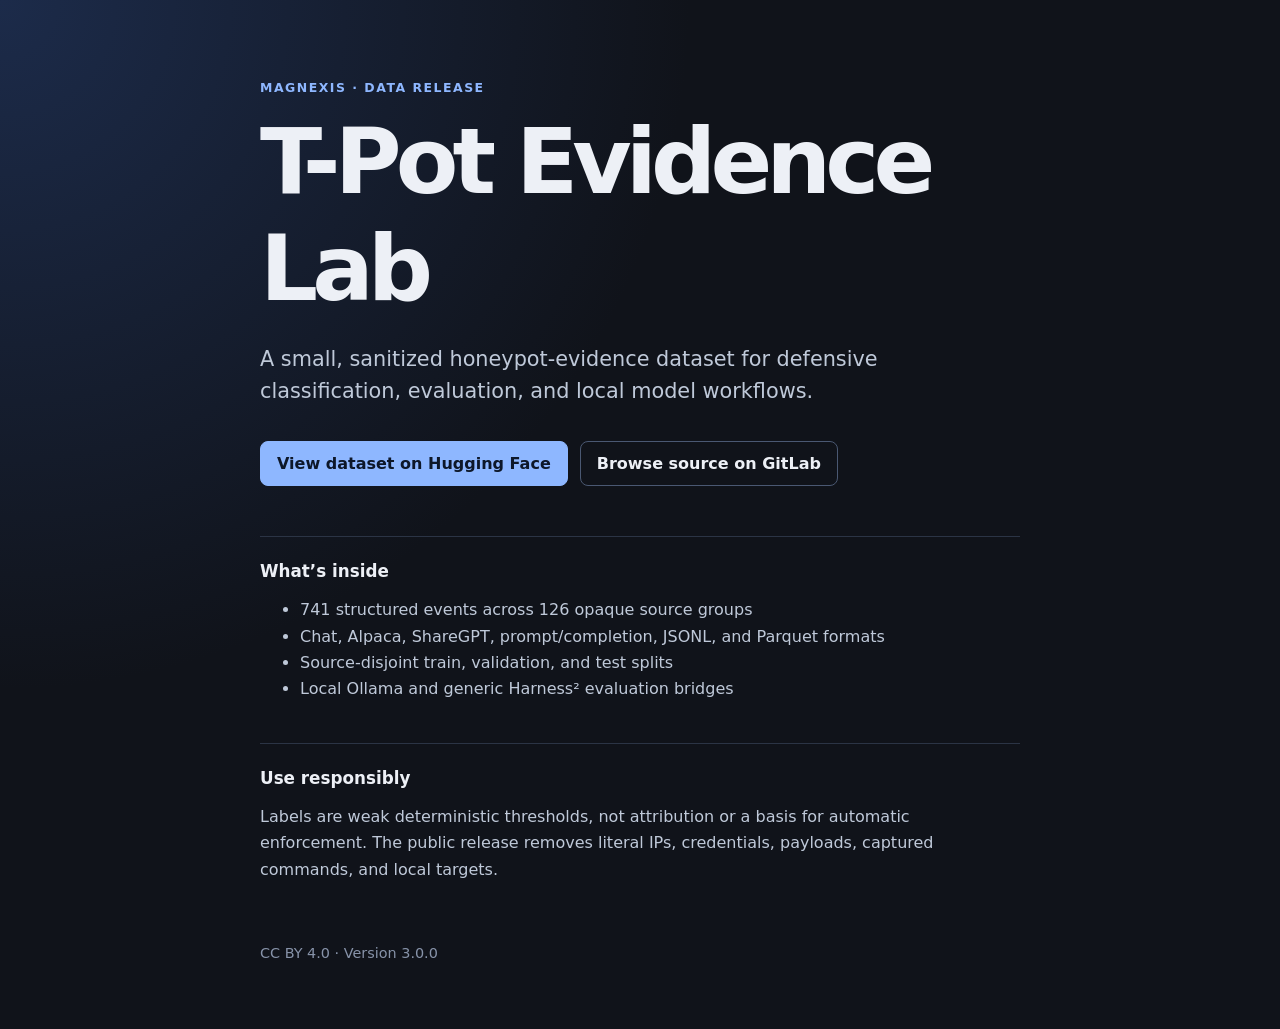
==== site/index.html @ fc35ff6f "Release T-Pot Evidence Lab v3.0.0" ====
<!doctype html>
<html lang="en">
  <head>
    <meta charset="utf-8">
    <meta name="viewport" content="width=device-width, initial-scale=1">
    <meta name="description" content="A sanitized defensive honeypot-evidence dataset.">
    <title>T-Pot Evidence Lab</title>
    <link rel="stylesheet" href="styles.css">
  </head>
  <body>
    <main>
      <p class="eyebrow">MAGNEXIS · DATA RELEASE</p>
      <h1>T-Pot Evidence Lab</h1>
      <p class="lede">A small, sanitized honeypot-evidence dataset for defensive classification, evaluation, and local model workflows.</p>
      <div class="actions">
        <a id="hf" class="primary" href="#">View dataset on Hugging Face</a>
        <a id="gitlab" href="#">Browse source on GitLab</a>
      </div>
      <section>
        <h2>What’s inside</h2>
        <ul>
          <li>741 structured events across 126 opaque source groups</li>
          <li>Chat, Alpaca, ShareGPT, prompt/completion, JSONL, and Parquet formats</li>
          <li>Source-disjoint train, validation, and test splits</li>
          <li>Local Ollama and generic Harness² evaluation bridges</li>
        </ul>
      </section>
      <section>
        <h2>Use responsibly</h2>
        <p>Labels are weak deterministic thresholds, not attribution or a basis for automatic enforcement. The public release removes literal IPs, credentials, payloads, captured commands, and local targets.</p>
      </section>
      <footer>CC BY 4.0 · Version <span id="version"></span></footer>
    </main>
    <script src="config.js"></script>
    <script>
      const config = window.TPOT_EVIDENCE_LAB;
      document.querySelector('#hf').href = config.huggingFaceUrl;
      document.querySelector('#gitlab').href = config.gitlabUrl;
      document.querySelector('#version').textContent = config.version;
    </script>
  </body>
</html>
---- site/styles.css ----
:root { color-scheme: dark; font-family: Inter, ui-sans-serif, system-ui, sans-serif; background: #10131a; color: #edf0f6; }
* { box-sizing: border-box; }
body { margin: 0; min-height: 100vh; display: grid; place-items: center; background: radial-gradient(circle at 0 0, #1c2b4a 0, transparent 42%), #10131a; }
main { width: min(760px, calc(100% - 40px)); padding: 68px 0; }
.eyebrow { color: #8eb7ff; font-size: .78rem; font-weight: 750; letter-spacing: .12em; }
h1 { font-size: clamp(2.7rem, 8vw, 5.7rem); margin: .2rem 0; letter-spacing: -.065em; }
.lede { color: #bfc9d9; font-size: 1.3rem; line-height: 1.55; max-width: 650px; }
.actions { display: flex; flex-wrap: wrap; gap: 12px; margin: 34px 0 50px; }
a { border: 1px solid #4a5872; border-radius: 8px; color: #edf0f6; padding: 12px 16px; text-decoration: none; font-weight: 650; }
a:hover, a:focus-visible { border-color: #8eb7ff; outline: 2px solid transparent; background: #1b2539; }
a.primary { background: #8eb7ff; border-color: #8eb7ff; color: #0d1729; }
section { border-top: 1px solid #2b3445; padding: 24px 0; }
h2 { margin: 0 0 12px; font-size: 1.05rem; }
li, section p { color: #bfc9d9; line-height: 1.65; }
footer { color: #8793a9; font-size: .9rem; margin-top: 22px; }
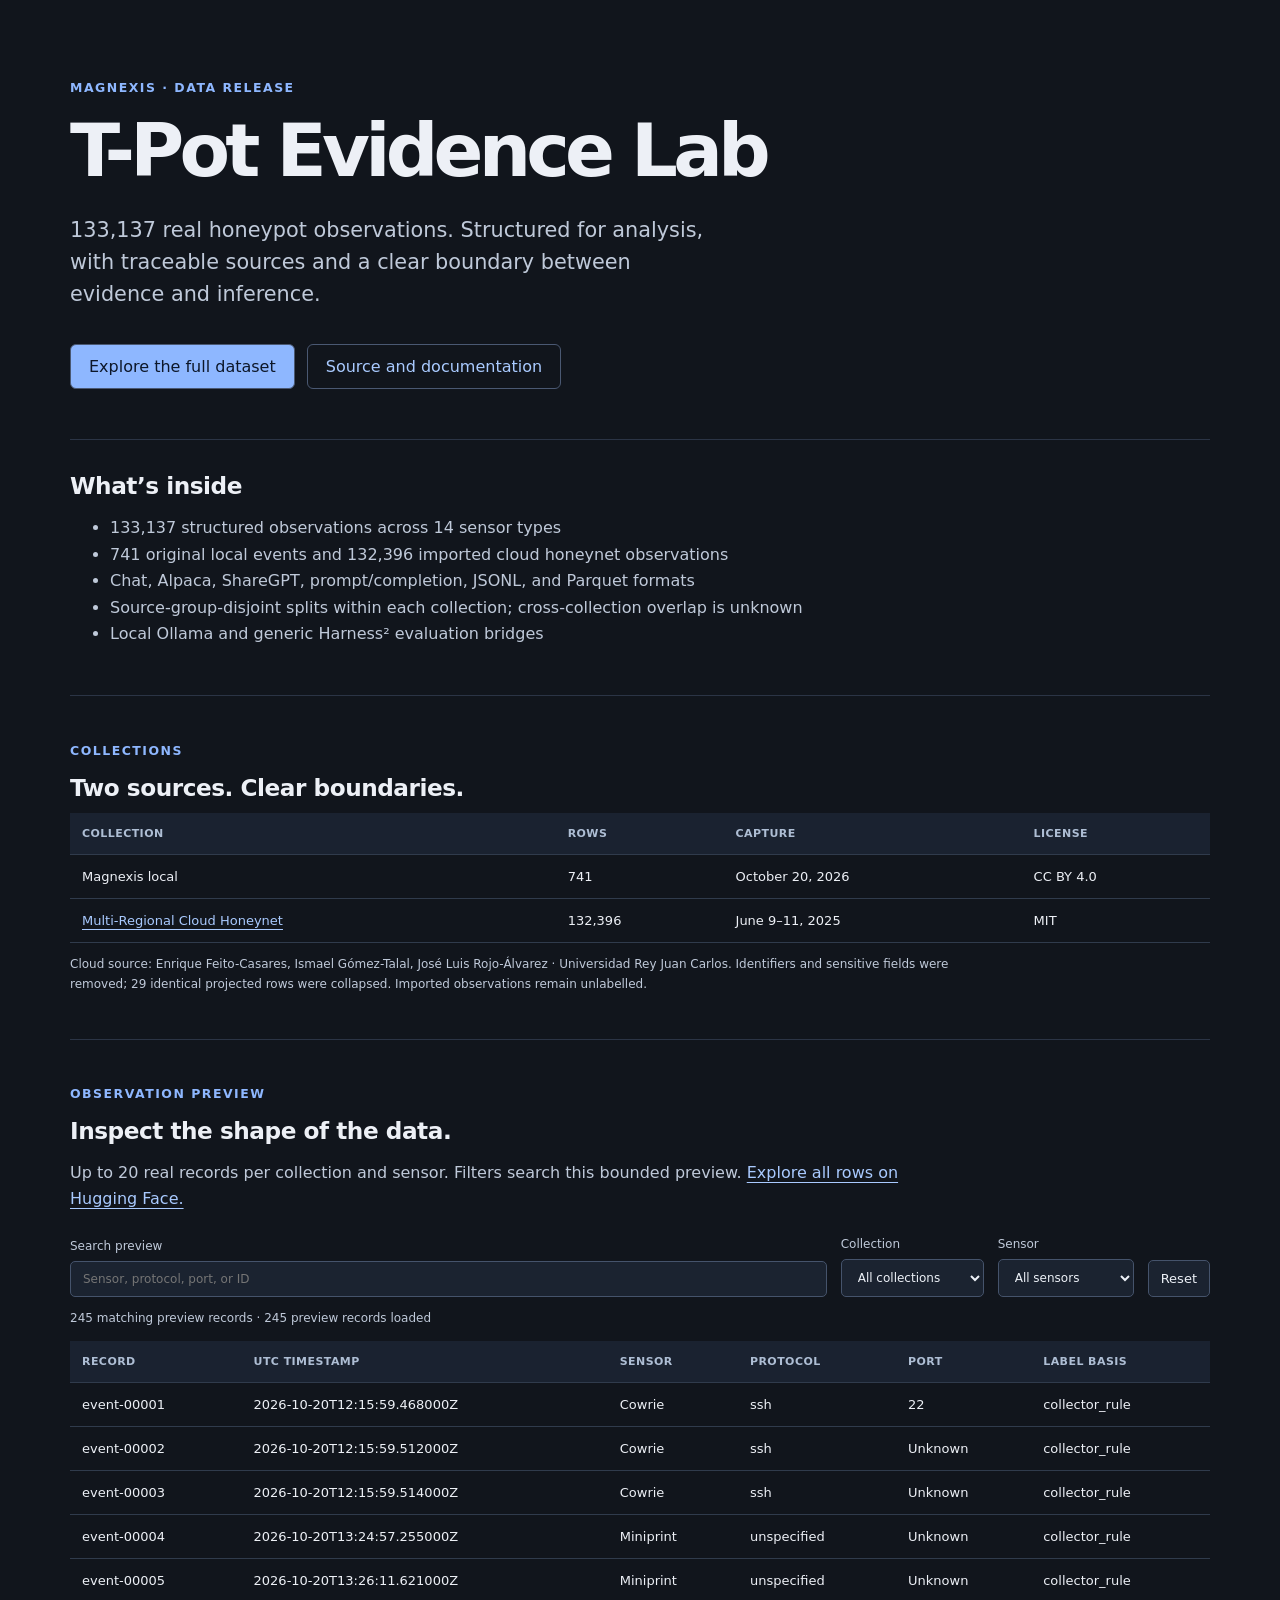
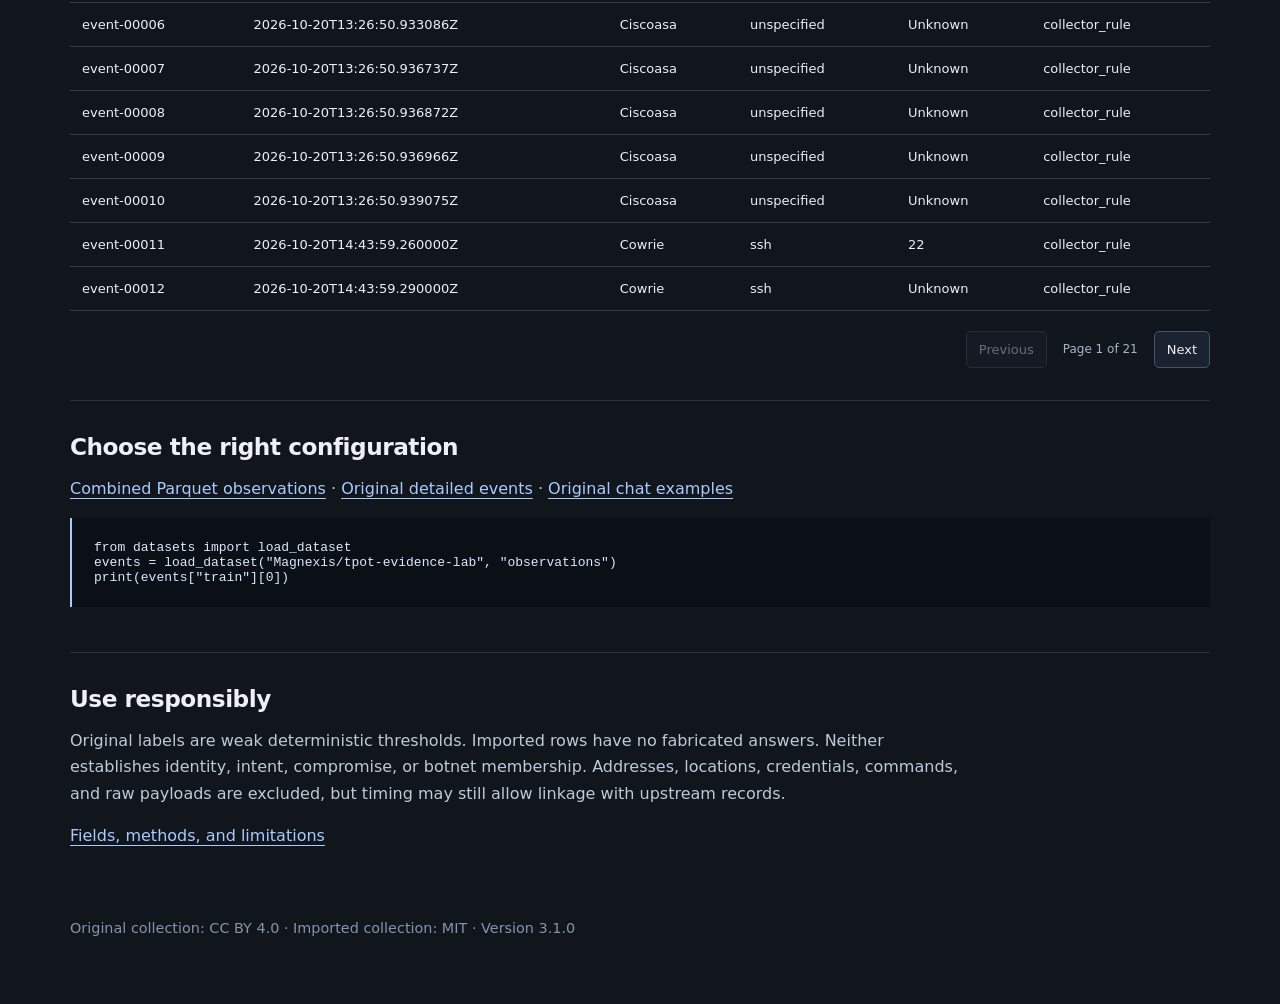
==== commit 4a25357d: "Release T-Pot Evidence Lab v3.1.0" ====
--- a/site/index.html
+++ b/site/index.html
@@ -11,33 +11,60 @@
     <main>
       <p class="eyebrow">MAGNEXIS · DATA RELEASE</p>
       <h1>T-Pot Evidence Lab</h1>
-      <p class="lede">A small, sanitized honeypot-evidence dataset for defensive classification, evaluation, and local model workflows.</p>
+      <p class="lede">133,137 real honeypot observations. Structured for analysis, with traceable sources and a clear boundary between evidence and inference.</p>
       <div class="actions">
-        <a id="hf" class="primary" href="#">View dataset on Hugging Face</a>
-        <a id="gitlab" href="#">Browse source on GitLab</a>
+        <a id="hf" class="primary" href="https://huggingface.co/datasets/Magnexis/tpot-evidence-lab/viewer/observations">Explore the full dataset</a>
+        <a id="gitlab" href="https://gitlab.com/theworker02/tpot-evidence-lab">Source and documentation</a>
       </div>
       <section>
         <h2>What’s inside</h2>
         <ul>
-          <li>741 structured events across 126 opaque source groups</li>
+          <li>133,137 structured observations across 14 sensor types</li>
+          <li>741 original local events and 132,396 imported cloud honeynet observations</li>
           <li>Chat, Alpaca, ShareGPT, prompt/completion, JSONL, and Parquet formats</li>
-          <li>Source-disjoint train, validation, and test splits</li>
+          <li>Source-group-disjoint splits within each collection; cross-collection overlap is unknown</li>
           <li>Local Ollama and generic Harness² evaluation bridges</li>
         </ul>
       </section>
       <section>
+        <p class="eyebrow">COLLECTIONS</p><h2>Two sources. Clear boundaries.</h2>
+        <div class="table-scroll"><table><thead><tr><th>Collection</th><th>Rows</th><th>Capture</th><th>License</th></tr></thead><tbody>
+          <tr><td>Magnexis local</td><td>741</td><td>October 20, 2026</td><td>CC BY 4.0</td></tr>
+          <tr><td><a href="https://zenodo.org/records/15716735">Multi-Regional Cloud Honeynet</a></td><td>132,396</td><td>June 9–11, 2025</td><td>MIT</td></tr>
+        </tbody></table></div>
+        <p class="note">Cloud source: Enrique Feito-Casares, Ismael Gómez-Talal, José Luis Rojo-Álvarez · Universidad Rey Juan Carlos. Identifiers and sensitive fields were removed; 29 identical projected rows were collapsed. Imported observations remain unlabelled.</p>
+      </section>
+      <section>
+        <p class="eyebrow">OBSERVATION PREVIEW</p><h2>Inspect the shape of the data.</h2>
+        <p>Up to 20 real records per collection and sensor. Filters search this bounded preview. <a href="https://huggingface.co/datasets/Magnexis/tpot-evidence-lab/viewer/observations">Explore all rows on Hugging Face.</a></p>
+        <form id="filters" role="search"><label>Search preview<input id="query" type="search" placeholder="Sensor, protocol, port, or ID"></label><label>Collection<select id="corpus"><option value="">All collections</option><option value="magnexis-local-2026">Magnexis local</option><option value="cloud-honeynet-2025">Cloud Honeynet</option></select></label><label>Sensor<select id="sensor"><option value="">All sensors</option></select></label><button type="reset">Reset</button></form>
+        <p id="status" role="status" aria-live="polite">Loading observation preview…</p>
+        <div class="table-scroll"><table><thead><tr><th>Record</th><th>UTC timestamp</th><th>Sensor</th><th>Protocol</th><th>Port</th><th>Label basis</th></tr></thead><tbody id="records"></tbody></table></div>
+        <div class="pagination"><button id="previous" disabled>Previous</button><span id="page"></span><button id="next" disabled>Next</button></div>
+        <noscript><p>Enable JavaScript for the preview or open the full tables on Hugging Face.</p></noscript>
+      </section>
+      <section>
+        <h2>Choose the right configuration</h2>
+        <p><a href="https://huggingface.co/datasets/Magnexis/tpot-evidence-lab/viewer/observations_parquet">Combined Parquet observations</a> · <a href="https://huggingface.co/datasets/Magnexis/tpot-evidence-lab/viewer/events">Original detailed events</a> · <a href="https://huggingface.co/datasets/Magnexis/tpot-evidence-lab/viewer/default">Original chat examples</a></p>
+        <pre><code>from datasets import load_dataset
+events = load_dataset("Magnexis/tpot-evidence-lab", "observations")
+print(events["train"][0])</code></pre>
+      </section>
+      <section>
         <h2>Use responsibly</h2>
-        <p>Labels are weak deterministic thresholds, not attribution or a basis for automatic enforcement. The public release removes literal IPs, credentials, payloads, captured commands, and local targets.</p>
+        <p>Original labels are weak deterministic thresholds. Imported rows have no fabricated answers. Neither establishes identity, intent, compromise, or botnet membership. Addresses, locations, credentials, commands, and raw payloads are excluded, but timing may still allow linkage with upstream records.</p>
+        <p><a href="https://huggingface.co/datasets/Magnexis/tpot-evidence-lab/blob/main/docs/observations.md">Fields, methods, and limitations</a></p>
       </section>
-      <footer>CC BY 4.0 · Version <span id="version"></span></footer>
+      <footer>Original collection: CC BY 4.0 · Imported collection: MIT · Version <span id="version"></span></footer>
     </main>
     <script src="config.js"></script>
     <script>
       const config = window.TPOT_EVIDENCE_LAB;
-      document.querySelector('#hf').href = config.huggingFaceUrl;
+      document.querySelector('#hf').href = config.huggingFaceUrl + '/viewer/observations';
       document.querySelector('#gitlab').href = config.gitlabUrl;
       document.querySelector('#version').textContent = config.version;
     </script>
+    <script src="explorer.js"></script>
   </body>
 </html>
 
--- a/site/styles.css
+++ b/site/styles.css
@@ -1,7 +1,7 @@
 :root { color-scheme: dark; font-family: Inter, ui-sans-serif, system-ui, sans-serif; background: #10131a; color: #edf0f6; }
 * { box-sizing: border-box; }
 body { margin: 0; min-height: 100vh; display: grid; place-items: center; background: radial-gradient(circle at 0 0, #1c2b4a 0, transparent 42%), #10131a; }
-main { width: min(760px, calc(100% - 40px)); padding: 68px 0; }
+main { width: min(1140px, calc(100% - 40px)); padding: 68px 0; }
 .eyebrow { color: #8eb7ff; font-size: .78rem; font-weight: 750; letter-spacing: .12em; }
 h1 { font-size: clamp(2.7rem, 8vw, 5.7rem); margin: .2rem 0; letter-spacing: -.065em; }
 .lede { color: #bfc9d9; font-size: 1.3rem; line-height: 1.55; max-width: 650px; }
@@ -14,3 +14,30 @@
 li, section p { color: #bfc9d9; line-height: 1.65; }
 footer { color: #8793a9; font-size: .9rem; margin-top: 22px; }
 
+body { display: block; background: #11151c; }
+main { margin: auto; }
+a { border: 0; border-radius: 0; padding: 0; font-weight: 500; color: #a9caff; text-decoration: underline; text-underline-offset: 4px; }
+a:focus-visible { outline: 2px solid #a9caff; outline-offset: 4px; }
+.actions a { padding: 12px 18px; border: 1px solid #4a5872; border-radius: 6px; text-decoration: none; }
+h1 { font-size: clamp(2.5rem, 6vw, 4.6rem); }
+h2 { font-size: 1.45rem; letter-spacing: -.02em; }
+section { padding: 32px 0; }
+section > p { max-width: 900px; }
+.table-scroll { overflow-x: auto; }
+table { width: 100%; border-collapse: collapse; font-size: 13px; text-align: left; white-space: nowrap; }
+th, td { padding: 14px 12px; border-bottom: 1px solid #303b4c; }
+th { background: #1a2230; color: #aebed4; font-size: 11px; text-transform: uppercase; letter-spacing: .04em; }
+tr:hover td { background: #1a2331; }
+.note, #status { font-size: 12px; }
+form { display: flex; flex-wrap: wrap; gap: 14px; align-items: end; margin-top: 24px; }
+label { display: grid; gap: 8px; font-size: 12px; color: #bfc9d9; }
+label:first-child { flex: 1; min-width: 190px; }
+input, select, button { font: inherit; padding: 10px 12px; border: 1px solid #45536b; border-radius: 5px; background: #1b2330; color: #edf1f7; }
+input:focus-visible, select:focus-visible, button:focus-visible { outline: 2px solid #a9caff; outline-offset: 3px; }
+button { cursor: pointer; font-size: 13px; }
+button:hover:enabled { background: #2c3c53; }
+button:disabled { opacity: .4; cursor: default; }
+.pagination { display: flex; justify-content: flex-end; align-items: center; gap: 16px; padding-top: 20px; font-size: 12px; color: #a8b5c8; }
+pre { background: #0b1017; padding: 22px; border-left: 2px solid #a9caff; overflow-x: auto; color: #dce8ff; font-size: 13px; }
+@media(max-width:600px) { main { width: calc(100% - 28px); padding: 36px 0; } h2 { font-size: 1.25rem; } select { max-width: 220px; } }
+@media(prefers-reduced-motion:reduce) { * { scroll-behavior: auto !important; } }
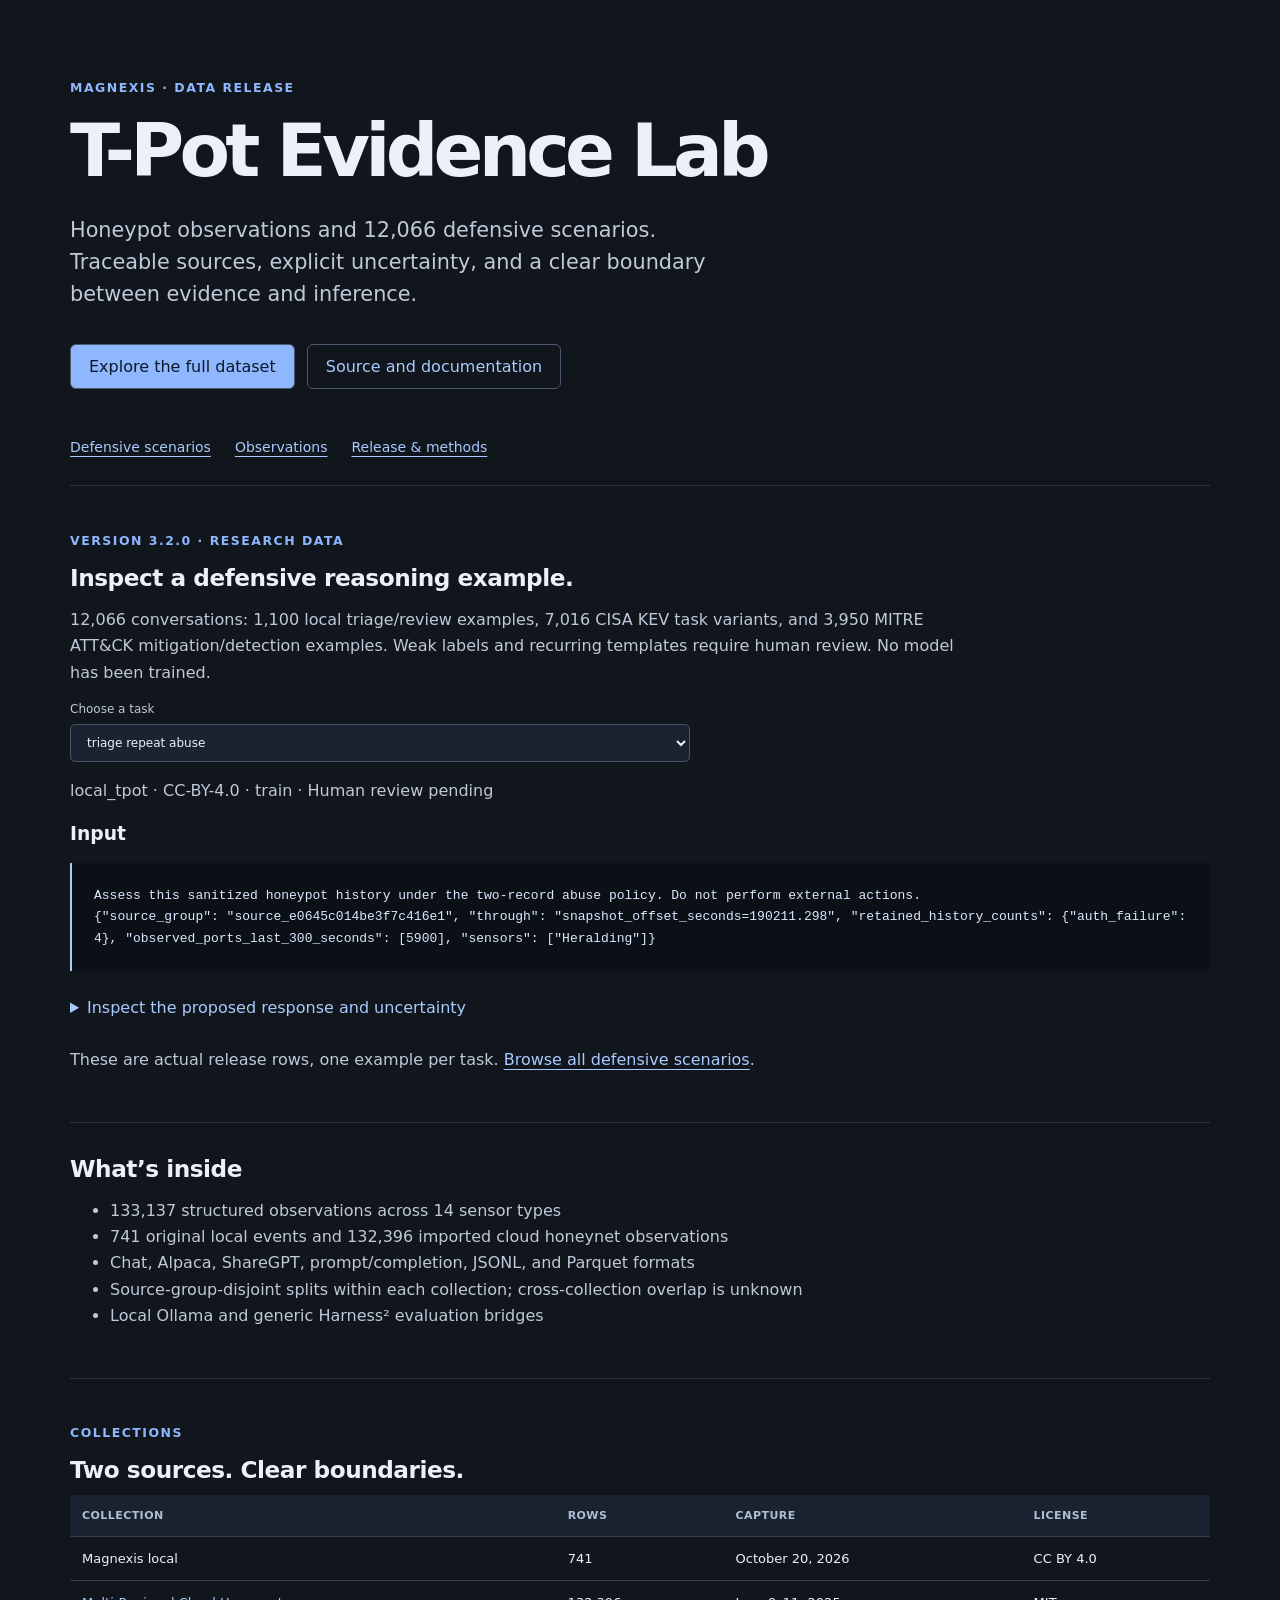
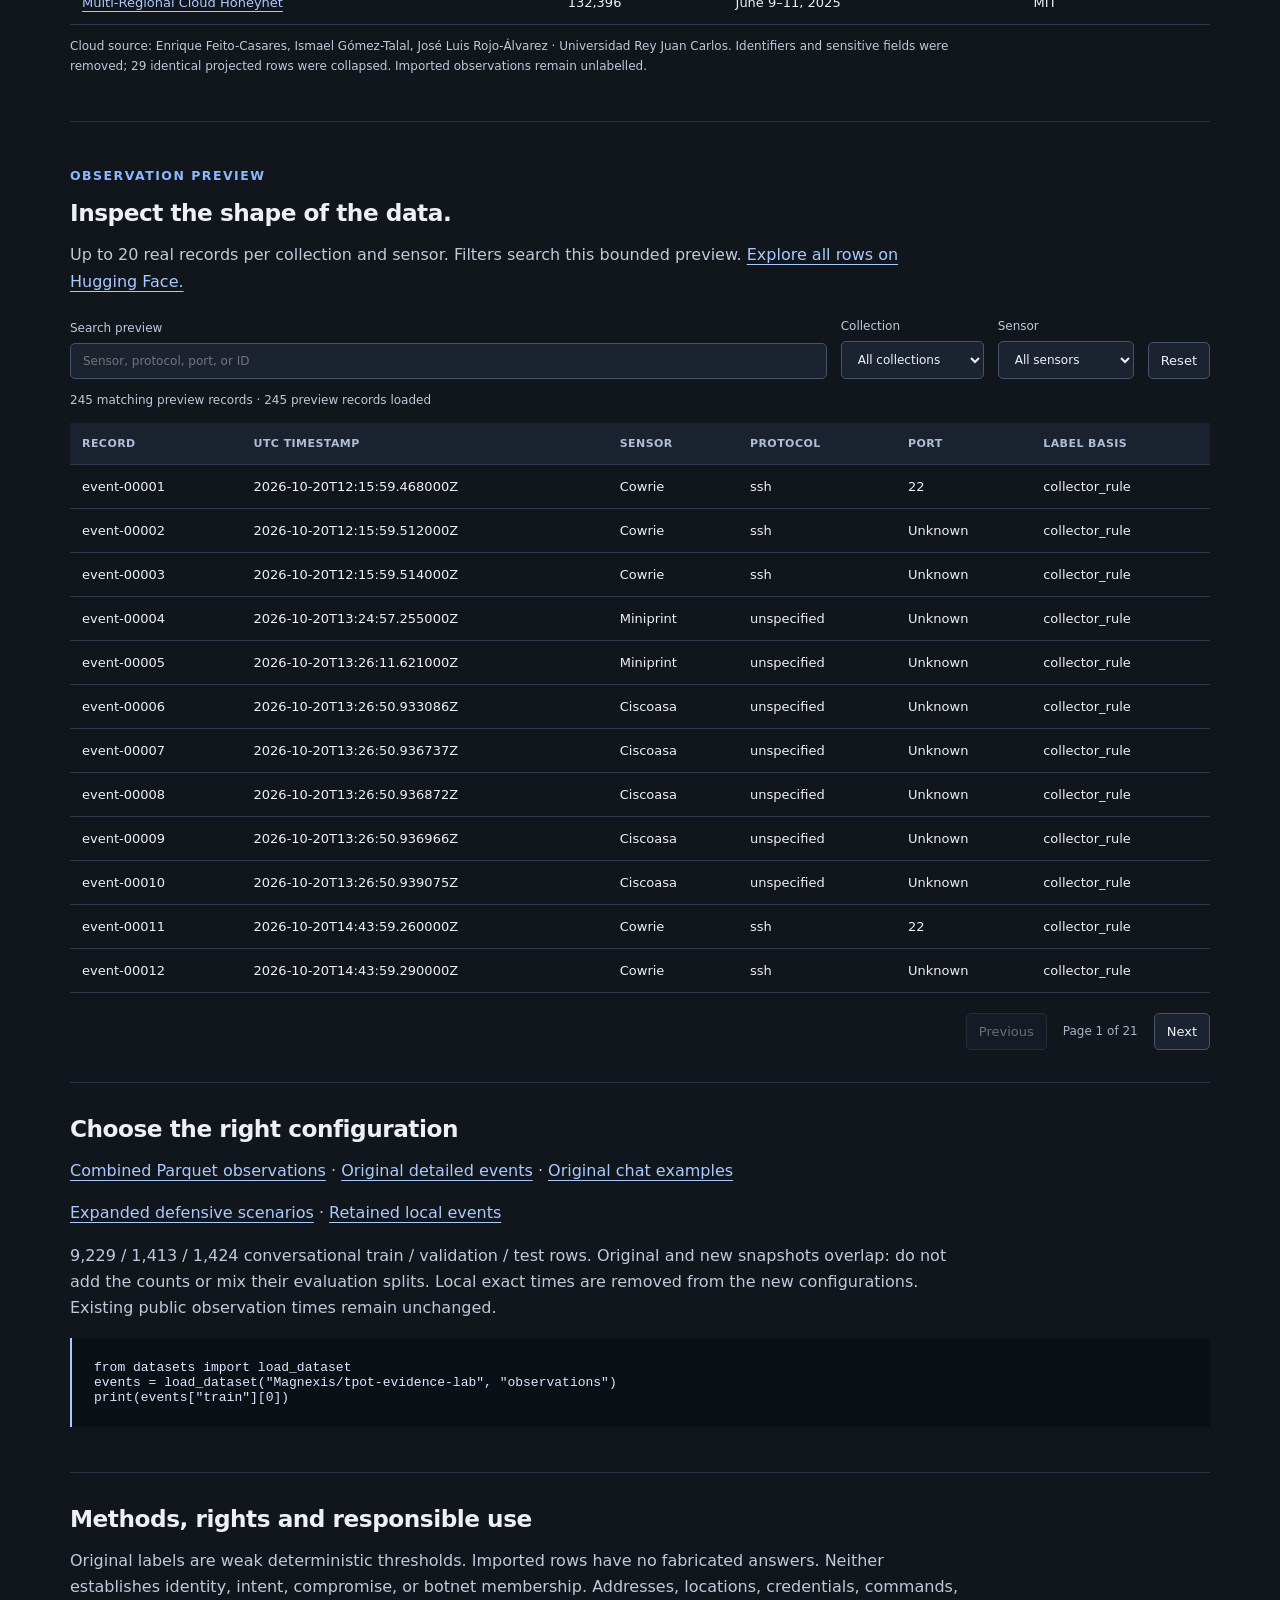
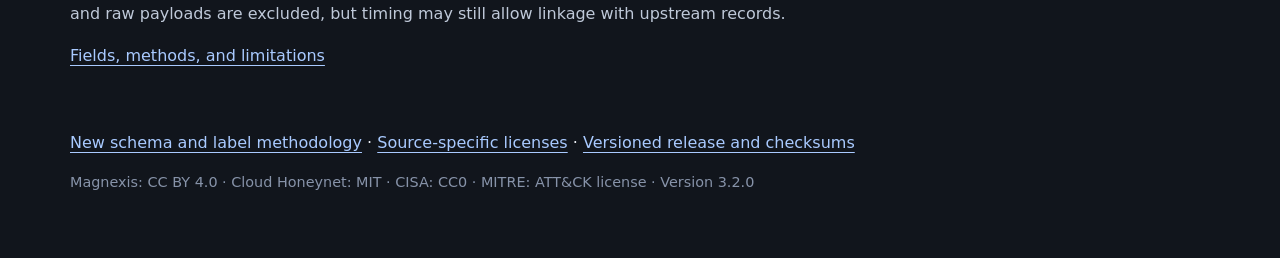
==== commit 97b7125a: "Release v3.2.0 defensive scenarios and public dataset documentation" ====
--- a/site/index.html
+++ b/site/index.html
@@ -11,11 +11,22 @@
     <main>
       <p class="eyebrow">MAGNEXIS · DATA RELEASE</p>
       <h1>T-Pot Evidence Lab</h1>
-      <p class="lede">133,137 real honeypot observations. Structured for analysis, with traceable sources and a clear boundary between evidence and inference.</p>
+      <p class="lede">Honeypot observations and 12,066 defensive scenarios. Traceable sources, explicit uncertainty, and a clear boundary between evidence and inference.</p>
       <div class="actions">
         <a id="hf" class="primary" href="https://huggingface.co/datasets/Magnexis/tpot-evidence-lab/viewer/observations">Explore the full dataset</a>
-        <a id="gitlab" href="https://gitlab.com/theworker02/tpot-evidence-lab">Source and documentation</a>
+        <a id="gitlab" href="https://github.com/theworker02/tpot-evidence-lab">Source and documentation</a>
       </div>
+      <nav class="section-nav" aria-label="On this page"><a href="#scenarios">Defensive scenarios</a><a href="#observations">Observations</a><a href="#release">Release &amp; methods</a></nav>
+      <section id="scenarios">
+        <p class="eyebrow">VERSION 3.2.0 · RESEARCH DATA</p>
+        <h2>Inspect a defensive reasoning example.</h2>
+        <p>12,066 conversations: 1,100 local triage/review examples, 7,016 CISA KEV task variants, and 3,950 MITRE ATT&amp;CK mitigation/detection examples. Weak labels and recurring templates require human review. No model has been trained.</p>
+        <label for="scenario-task">Choose a task<select id="scenario-task" disabled><option>Loading examples…</option></select></label>
+        <p id="scenario-status" role="status" aria-live="polite">Loading bounded example preview…</p>
+        <h3>Input</h3><pre id="scenario-input">Loading…</pre>
+        <details><summary>Inspect the proposed response and uncertainty</summary><pre id="scenario-answer"></pre></details>
+        <p>These are actual release rows, one example per task. <a href="https://huggingface.co/datasets/Magnexis/tpot-evidence-lab/viewer/defensive_chat">Browse all defensive scenarios</a>.</p>
+      </section>
       <section>
         <h2>What’s inside</h2>
         <ul>
@@ -35,7 +46,7 @@
         <p class="note">Cloud source: Enrique Feito-Casares, Ismael Gómez-Talal, José Luis Rojo-Álvarez · Universidad Rey Juan Carlos. Identifiers and sensitive fields were removed; 29 identical projected rows were collapsed. Imported observations remain unlabelled.</p>
       </section>
       <section>
-        <p class="eyebrow">OBSERVATION PREVIEW</p><h2>Inspect the shape of the data.</h2>
+        <p id="observations" class="eyebrow">OBSERVATION PREVIEW</p><h2>Inspect the shape of the data.</h2>
         <p>Up to 20 real records per collection and sensor. Filters search this bounded preview. <a href="https://huggingface.co/datasets/Magnexis/tpot-evidence-lab/viewer/observations">Explore all rows on Hugging Face.</a></p>
         <form id="filters" role="search"><label>Search preview<input id="query" type="search" placeholder="Sensor, protocol, port, or ID"></label><label>Collection<select id="corpus"><option value="">All collections</option><option value="magnexis-local-2026">Magnexis local</option><option value="cloud-honeynet-2025">Cloud Honeynet</option></select></label><label>Sensor<select id="sensor"><option value="">All sensors</option></select></label><button type="reset">Reset</button></form>
         <p id="status" role="status" aria-live="polite">Loading observation preview…</p>
@@ -44,27 +55,31 @@
         <noscript><p>Enable JavaScript for the preview or open the full tables on Hugging Face.</p></noscript>
       </section>
       <section>
-        <h2>Choose the right configuration</h2>
-        <p><a href="https://huggingface.co/datasets/Magnexis/tpot-evidence-lab/viewer/observations_parquet">Combined Parquet observations</a> · <a href="https://huggingface.co/datasets/Magnexis/tpot-evidence-lab/viewer/events">Original detailed events</a> · <a href="https://huggingface.co/datasets/Magnexis/tpot-evidence-lab/viewer/default">Original chat examples</a></p>
+        <h2 id="release">Choose the right configuration</h2>
+        <p><a href="https://huggingface.co/datasets/Magnexis/tpot-evidence-lab/viewer/observations_parquet">Combined Parquet observations</a> · <a href="https://huggingface.co/datasets/Magnexis/tpot-evidence-lab/viewer/events">Original detailed events</a> · <a href="https://huggingface.co/datasets/Magnexis/tpot-evidence-lab/viewer/chat">Original chat examples</a></p>
+        <p><a href="https://huggingface.co/datasets/Magnexis/tpot-evidence-lab/viewer/defensive_chat">Expanded defensive scenarios</a> · <a href="https://huggingface.co/datasets/Magnexis/tpot-evidence-lab/viewer/retained_events">Retained local events</a></p>
+        <p>9,229 / 1,413 / 1,424 conversational train / validation / test rows. Original and new snapshots overlap: do not add the counts or mix their evaluation splits. Local exact times are removed from the new configurations. Existing public observation times remain unchanged.</p>
         <pre><code>from datasets import load_dataset
 events = load_dataset("Magnexis/tpot-evidence-lab", "observations")
 print(events["train"][0])</code></pre>
       </section>
       <section>
-        <h2>Use responsibly</h2>
+        <h2>Methods, rights and responsible use</h2>
         <p>Original labels are weak deterministic thresholds. Imported rows have no fabricated answers. Neither establishes identity, intent, compromise, or botnet membership. Addresses, locations, credentials, commands, and raw payloads are excluded, but timing may still allow linkage with upstream records.</p>
         <p><a href="https://huggingface.co/datasets/Magnexis/tpot-evidence-lab/blob/main/docs/observations.md">Fields, methods, and limitations</a></p>
       </section>
-      <footer>Original collection: CC BY 4.0 · Imported collection: MIT · Version <span id="version"></span></footer>
+      <p><a href="https://github.com/theworker02/tpot-evidence-lab/blob/main/docs/defensive-dataset.md">New schema and label methodology</a> · <a href="https://github.com/theworker02/tpot-evidence-lab/blob/main/LICENSES.md">Source-specific licenses</a> · <a href="https://github.com/theworker02/tpot-evidence-lab/releases/tag/v3.2.0">Versioned release and checksums</a></p>
+      <footer>Magnexis: CC BY 4.0 · Cloud Honeynet: MIT · CISA: CC0 · MITRE: ATT&amp;CK license · Version <span id="version"></span></footer>
     </main>
     <script src="config.js"></script>
     <script>
       const config = window.TPOT_EVIDENCE_LAB;
       document.querySelector('#hf').href = config.huggingFaceUrl + '/viewer/observations';
-      document.querySelector('#gitlab').href = config.gitlabUrl;
+      document.querySelector('#gitlab').href = config.githubUrl;
       document.querySelector('#version').textContent = config.version;
     </script>
     <script src="explorer.js"></script>
+    <script src="scenarios.js"></script>
   </body>
 </html>
 
--- a/site/styles.css
+++ b/site/styles.css
@@ -41,3 +41,9 @@
 pre { background: #0b1017; padding: 22px; border-left: 2px solid #a9caff; overflow-x: auto; color: #dce8ff; font-size: 13px; }
 @media(max-width:600px) { main { width: calc(100% - 28px); padding: 36px 0; } h2 { font-size: 1.25rem; } select { max-width: 220px; } }
 @media(prefers-reduced-motion:reduce) { * { scroll-behavior: auto !important; } }
+
+.section-nav { display:flex; flex-wrap:wrap; gap:24px; margin:0 0 30px; font-size:14px; }
+#scenario-task { max-width:100%; width:min(620px,100%); }
+#scenario-input, #scenario-answer { white-space:pre-wrap; overflow-wrap:anywhere; max-height:500px; overflow-y:auto; line-height:1.65; }
+summary { cursor:pointer; padding:14px 0; color:#a9caff; }
+summary:focus-visible { outline:2px solid #a9caff; }
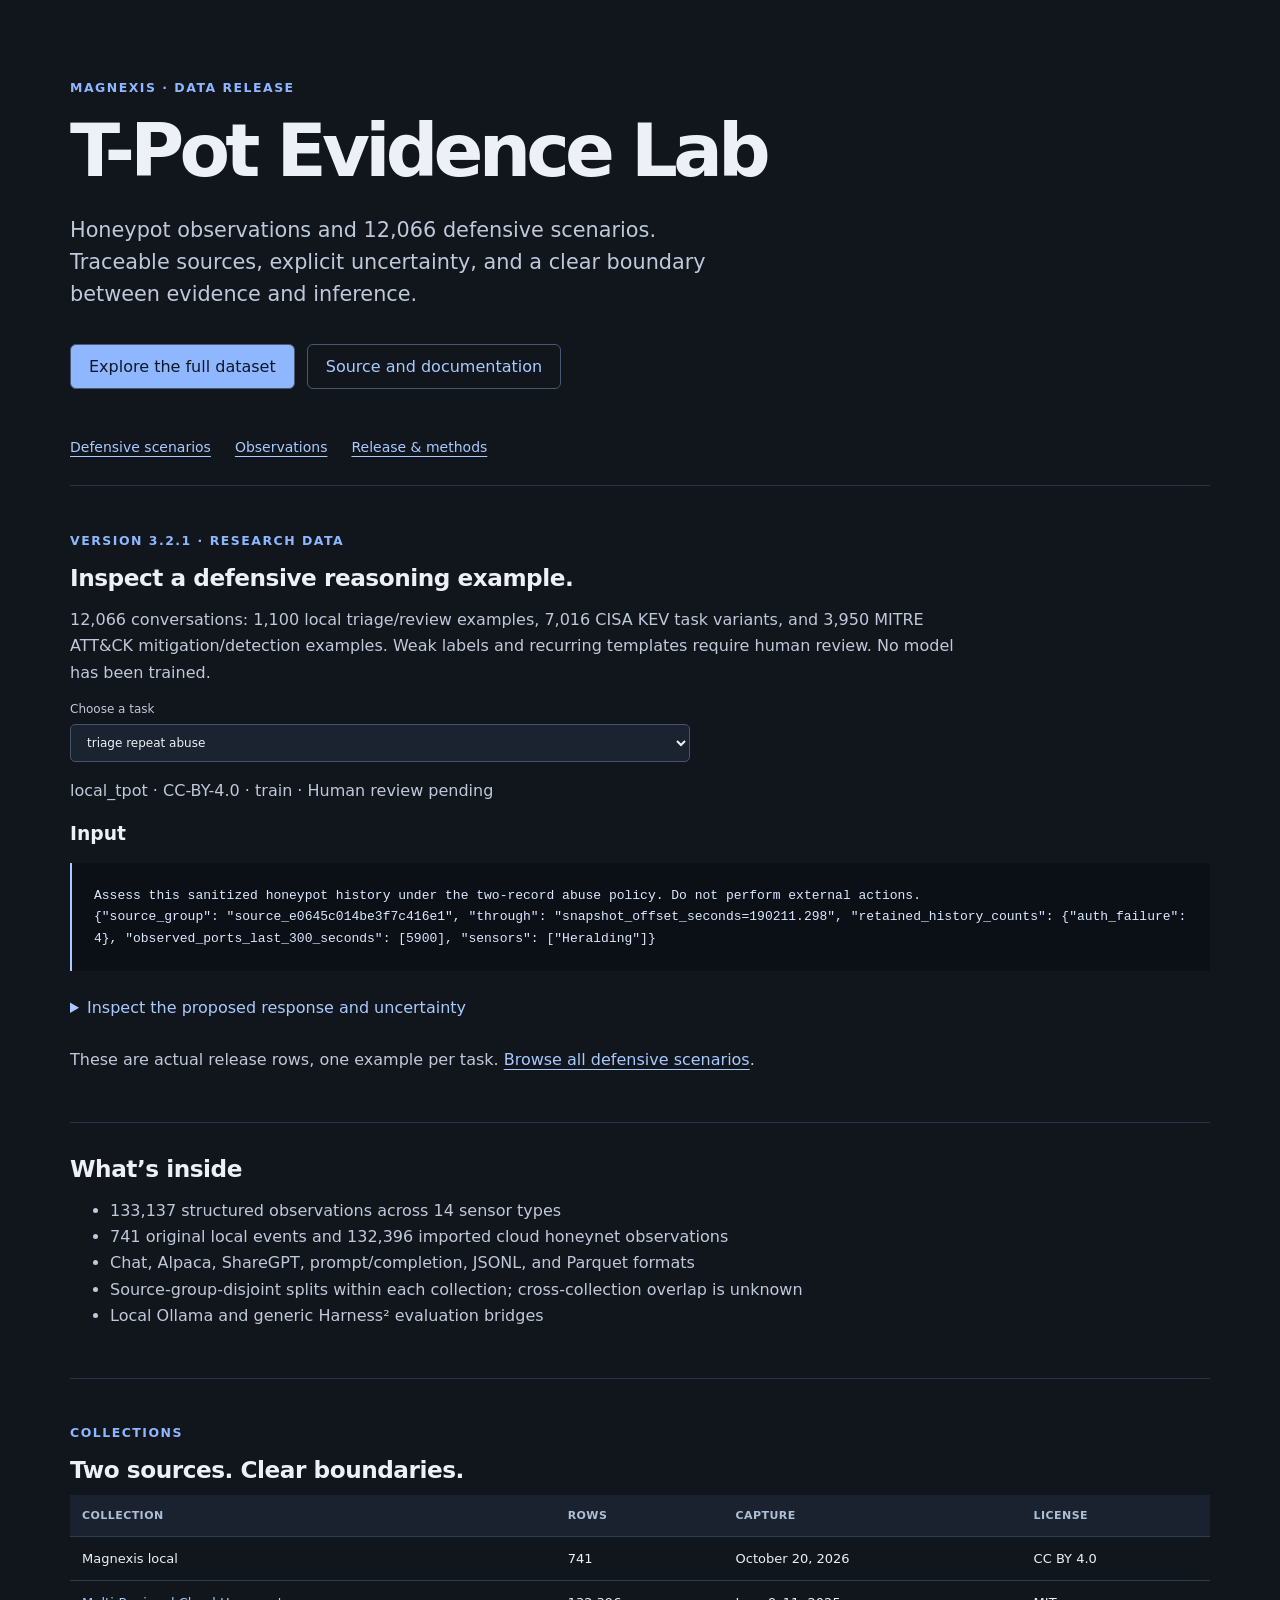
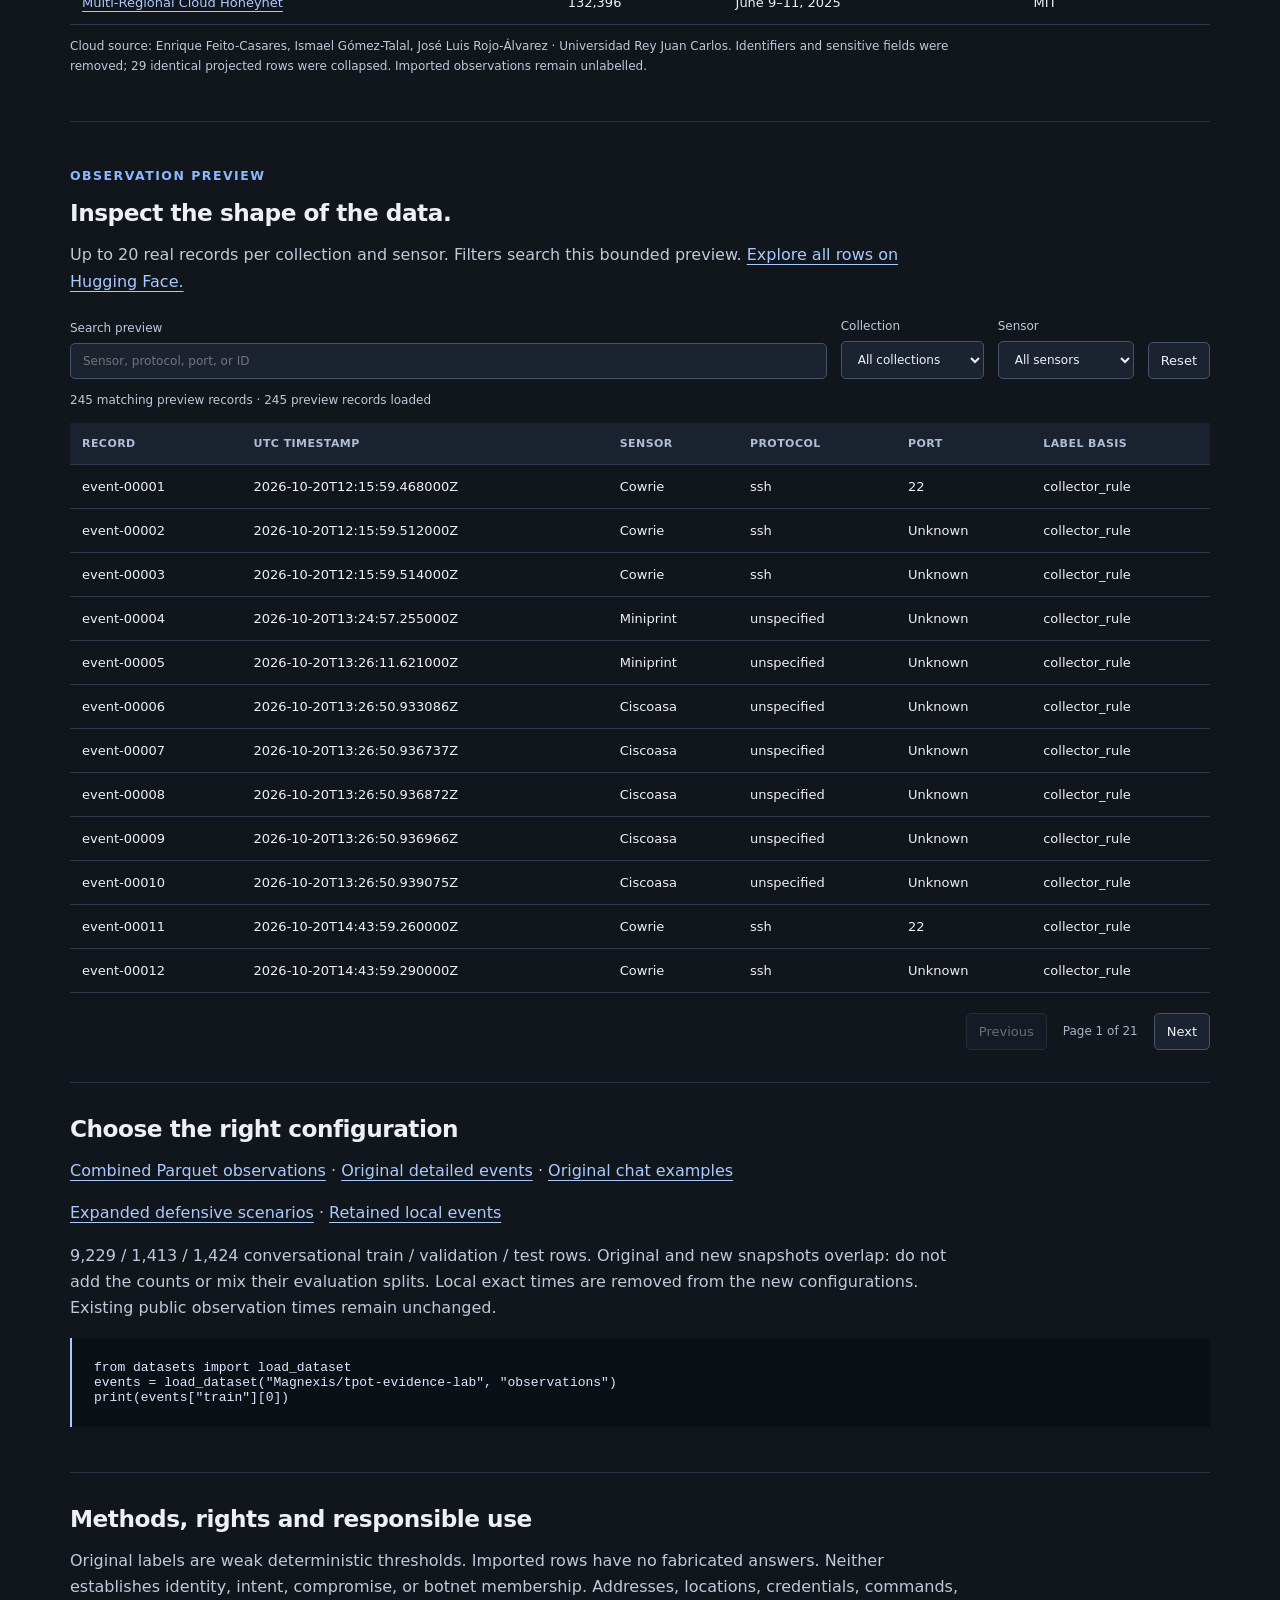
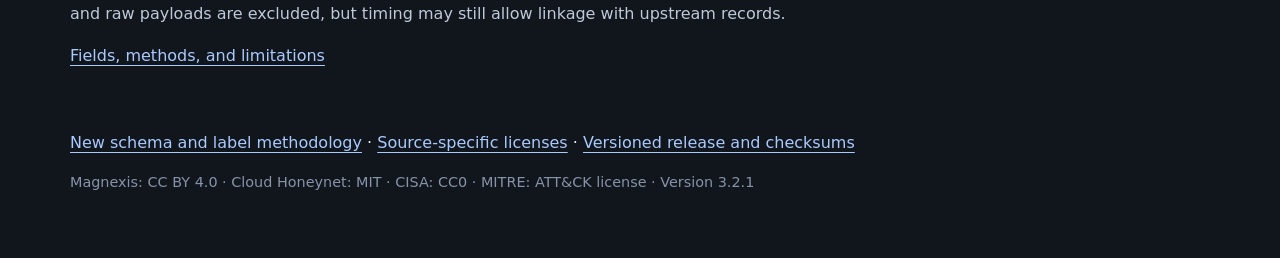
==== commit 326b8e78: "Fix deterministic release packaging across Windows and Linux" ====
--- a/site/index.html
+++ b/site/index.html
@@ -18,7 +18,7 @@
       </div>
       <nav class="section-nav" aria-label="On this page"><a href="#scenarios">Defensive scenarios</a><a href="#observations">Observations</a><a href="#release">Release &amp; methods</a></nav>
       <section id="scenarios">
-        <p class="eyebrow">VERSION 3.2.0 · RESEARCH DATA</p>
+        <p class="eyebrow">VERSION 3.2.1 · RESEARCH DATA</p>
         <h2>Inspect a defensive reasoning example.</h2>
         <p>12,066 conversations: 1,100 local triage/review examples, 7,016 CISA KEV task variants, and 3,950 MITRE ATT&amp;CK mitigation/detection examples. Weak labels and recurring templates require human review. No model has been trained.</p>
         <label for="scenario-task">Choose a task<select id="scenario-task" disabled><option>Loading examples…</option></select></label>
@@ -68,7 +68,7 @@
         <p>Original labels are weak deterministic thresholds. Imported rows have no fabricated answers. Neither establishes identity, intent, compromise, or botnet membership. Addresses, locations, credentials, commands, and raw payloads are excluded, but timing may still allow linkage with upstream records.</p>
         <p><a href="https://huggingface.co/datasets/Magnexis/tpot-evidence-lab/blob/main/docs/observations.md">Fields, methods, and limitations</a></p>
       </section>
-      <p><a href="https://github.com/theworker02/tpot-evidence-lab/blob/main/docs/defensive-dataset.md">New schema and label methodology</a> · <a href="https://github.com/theworker02/tpot-evidence-lab/blob/main/LICENSES.md">Source-specific licenses</a> · <a href="https://github.com/theworker02/tpot-evidence-lab/releases/tag/v3.2.0">Versioned release and checksums</a></p>
+      <p><a href="https://github.com/theworker02/tpot-evidence-lab/blob/main/docs/defensive-dataset.md">New schema and label methodology</a> · <a href="https://github.com/theworker02/tpot-evidence-lab/blob/main/LICENSES.md">Source-specific licenses</a> · <a href="https://github.com/theworker02/tpot-evidence-lab/releases/tag/v3.2.1">Versioned release and checksums</a></p>
       <footer>Magnexis: CC BY 4.0 · Cloud Honeynet: MIT · CISA: CC0 · MITRE: ATT&amp;CK license · Version <span id="version"></span></footer>
     </main>
     <script src="config.js"></script>
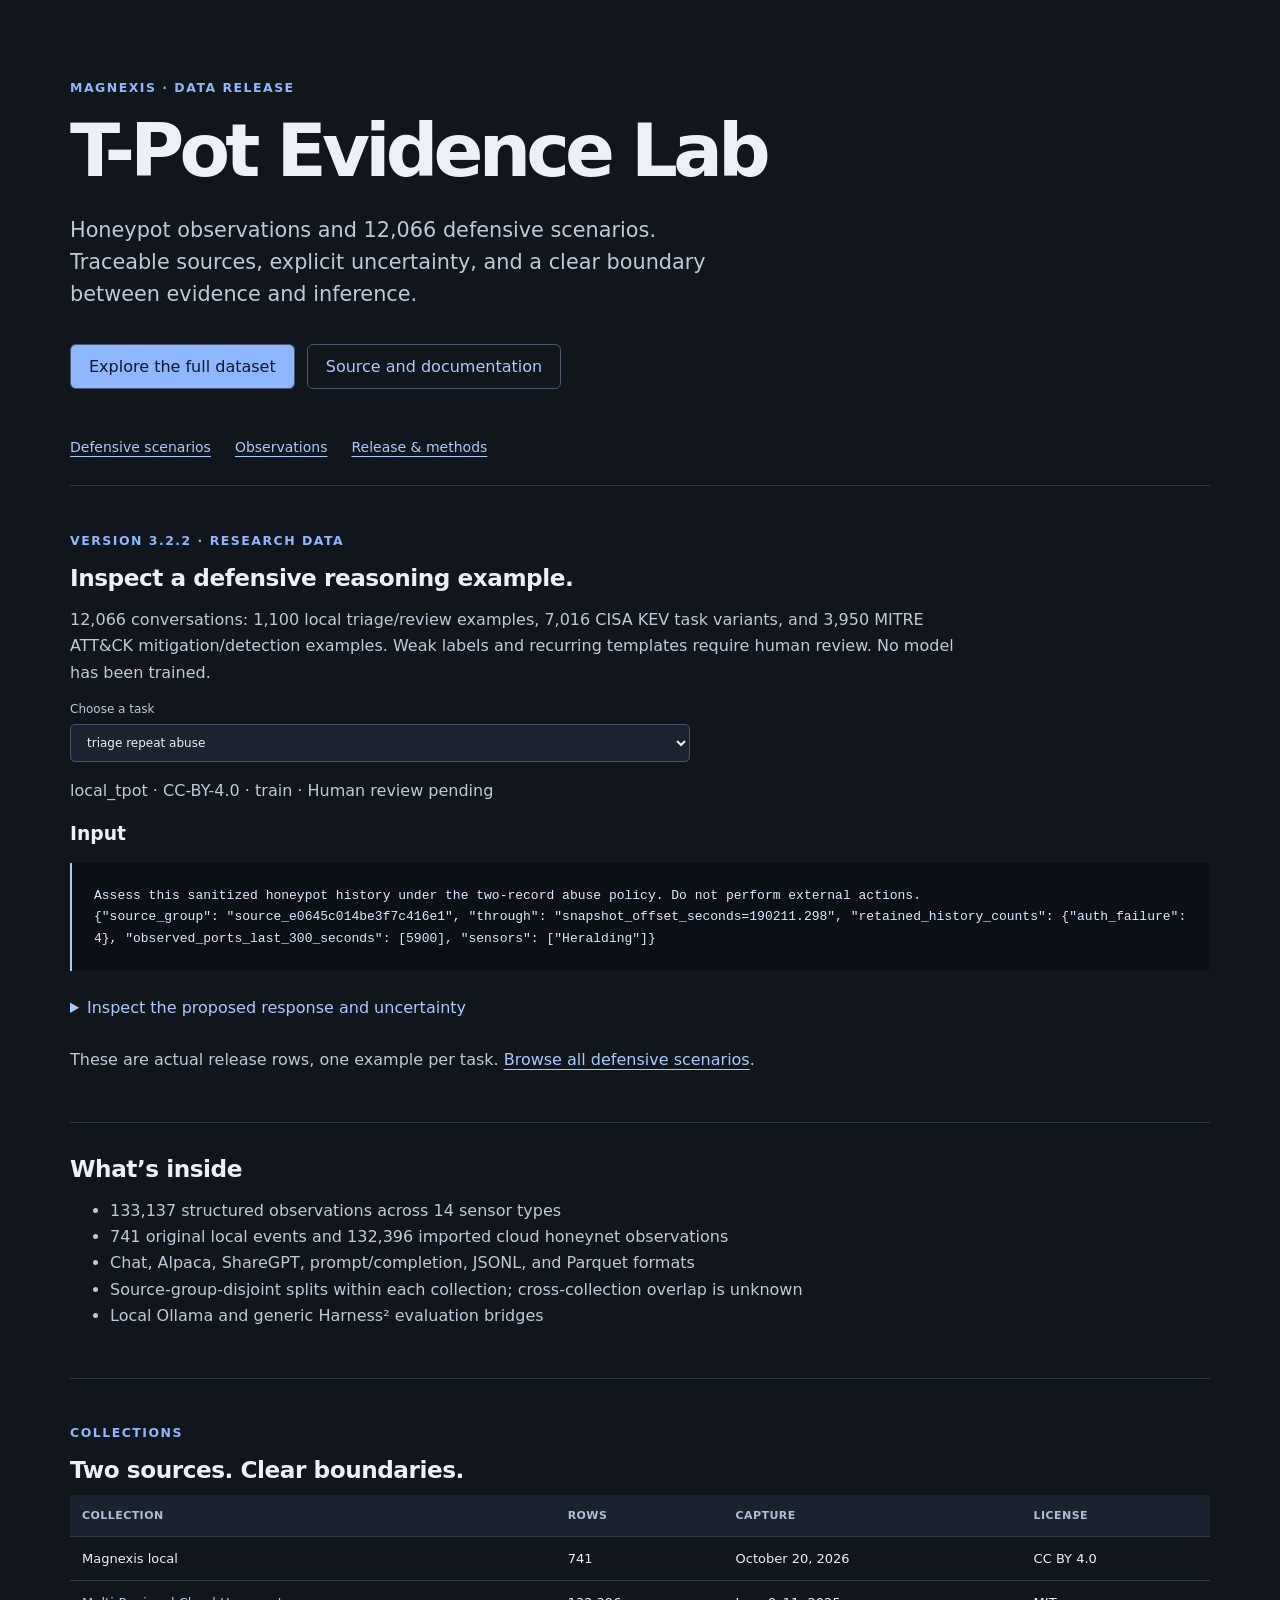
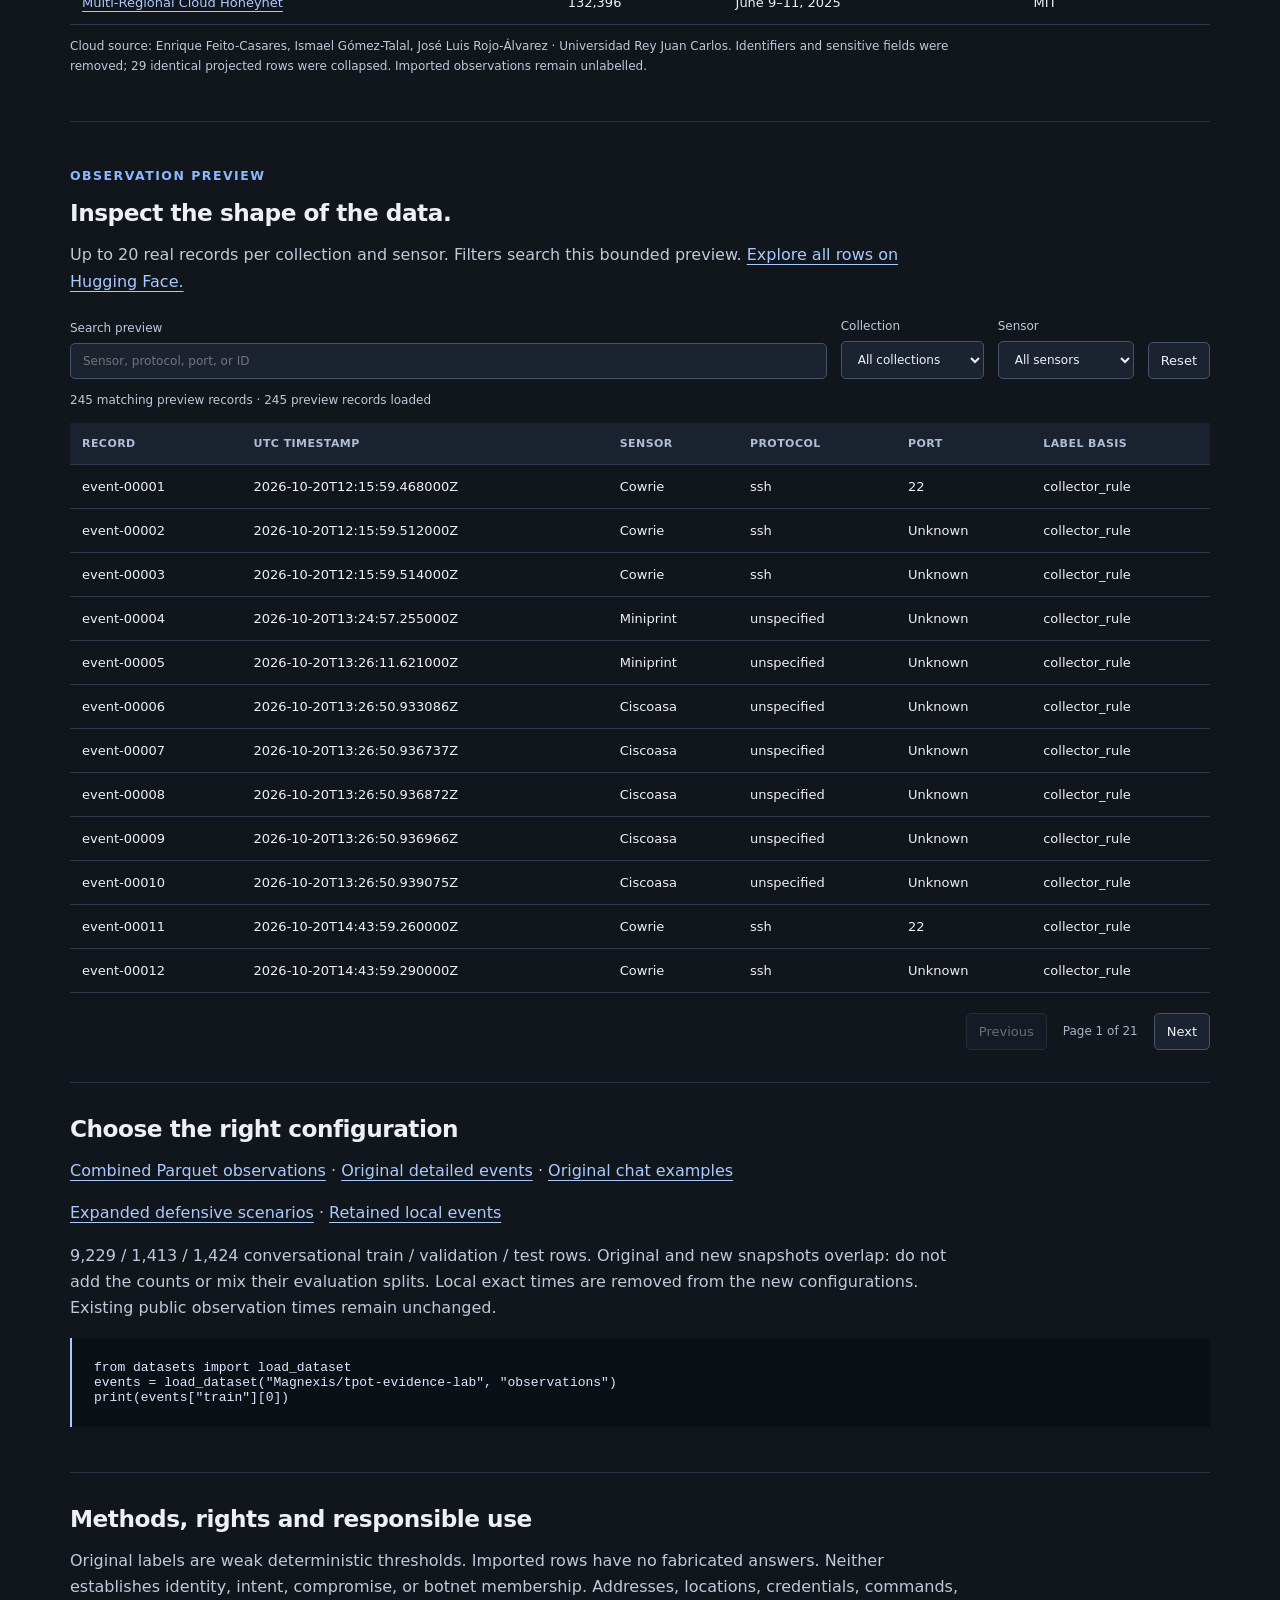
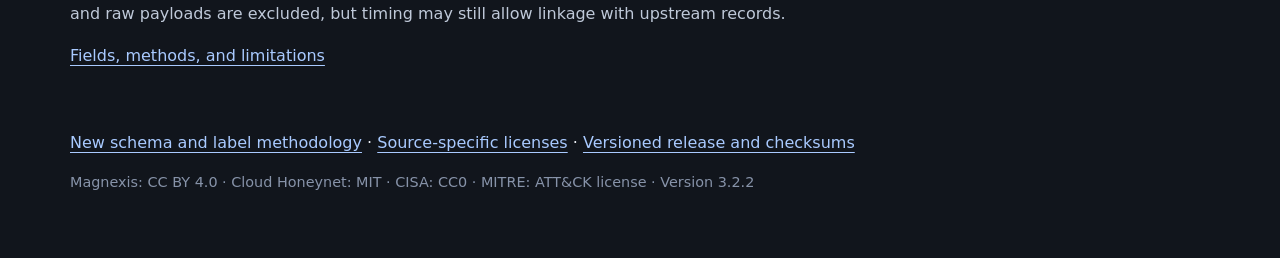
==== commit c295100e: "Use Hub-valid HTTPS licensing metadata for v3.2.2" ====
--- a/site/index.html
+++ b/site/index.html
@@ -18,7 +18,7 @@
       </div>
       <nav class="section-nav" aria-label="On this page"><a href="#scenarios">Defensive scenarios</a><a href="#observations">Observations</a><a href="#release">Release &amp; methods</a></nav>
       <section id="scenarios">
-        <p class="eyebrow">VERSION 3.2.1 · RESEARCH DATA</p>
+        <p class="eyebrow">VERSION 3.2.2 · RESEARCH DATA</p>
         <h2>Inspect a defensive reasoning example.</h2>
         <p>12,066 conversations: 1,100 local triage/review examples, 7,016 CISA KEV task variants, and 3,950 MITRE ATT&amp;CK mitigation/detection examples. Weak labels and recurring templates require human review. No model has been trained.</p>
         <label for="scenario-task">Choose a task<select id="scenario-task" disabled><option>Loading examples…</option></select></label>
@@ -68,7 +68,7 @@
         <p>Original labels are weak deterministic thresholds. Imported rows have no fabricated answers. Neither establishes identity, intent, compromise, or botnet membership. Addresses, locations, credentials, commands, and raw payloads are excluded, but timing may still allow linkage with upstream records.</p>
         <p><a href="https://huggingface.co/datasets/Magnexis/tpot-evidence-lab/blob/main/docs/observations.md">Fields, methods, and limitations</a></p>
       </section>
-      <p><a href="https://github.com/theworker02/tpot-evidence-lab/blob/main/docs/defensive-dataset.md">New schema and label methodology</a> · <a href="https://github.com/theworker02/tpot-evidence-lab/blob/main/LICENSES.md">Source-specific licenses</a> · <a href="https://github.com/theworker02/tpot-evidence-lab/releases/tag/v3.2.1">Versioned release and checksums</a></p>
+      <p><a href="https://github.com/theworker02/tpot-evidence-lab/blob/main/docs/defensive-dataset.md">New schema and label methodology</a> · <a href="https://github.com/theworker02/tpot-evidence-lab/blob/main/LICENSES.md">Source-specific licenses</a> · <a href="https://github.com/theworker02/tpot-evidence-lab/releases/tag/v3.2.2">Versioned release and checksums</a></p>
       <footer>Magnexis: CC BY 4.0 · Cloud Honeynet: MIT · CISA: CC0 · MITRE: ATT&amp;CK license · Version <span id="version"></span></footer>
     </main>
     <script src="config.js"></script>
